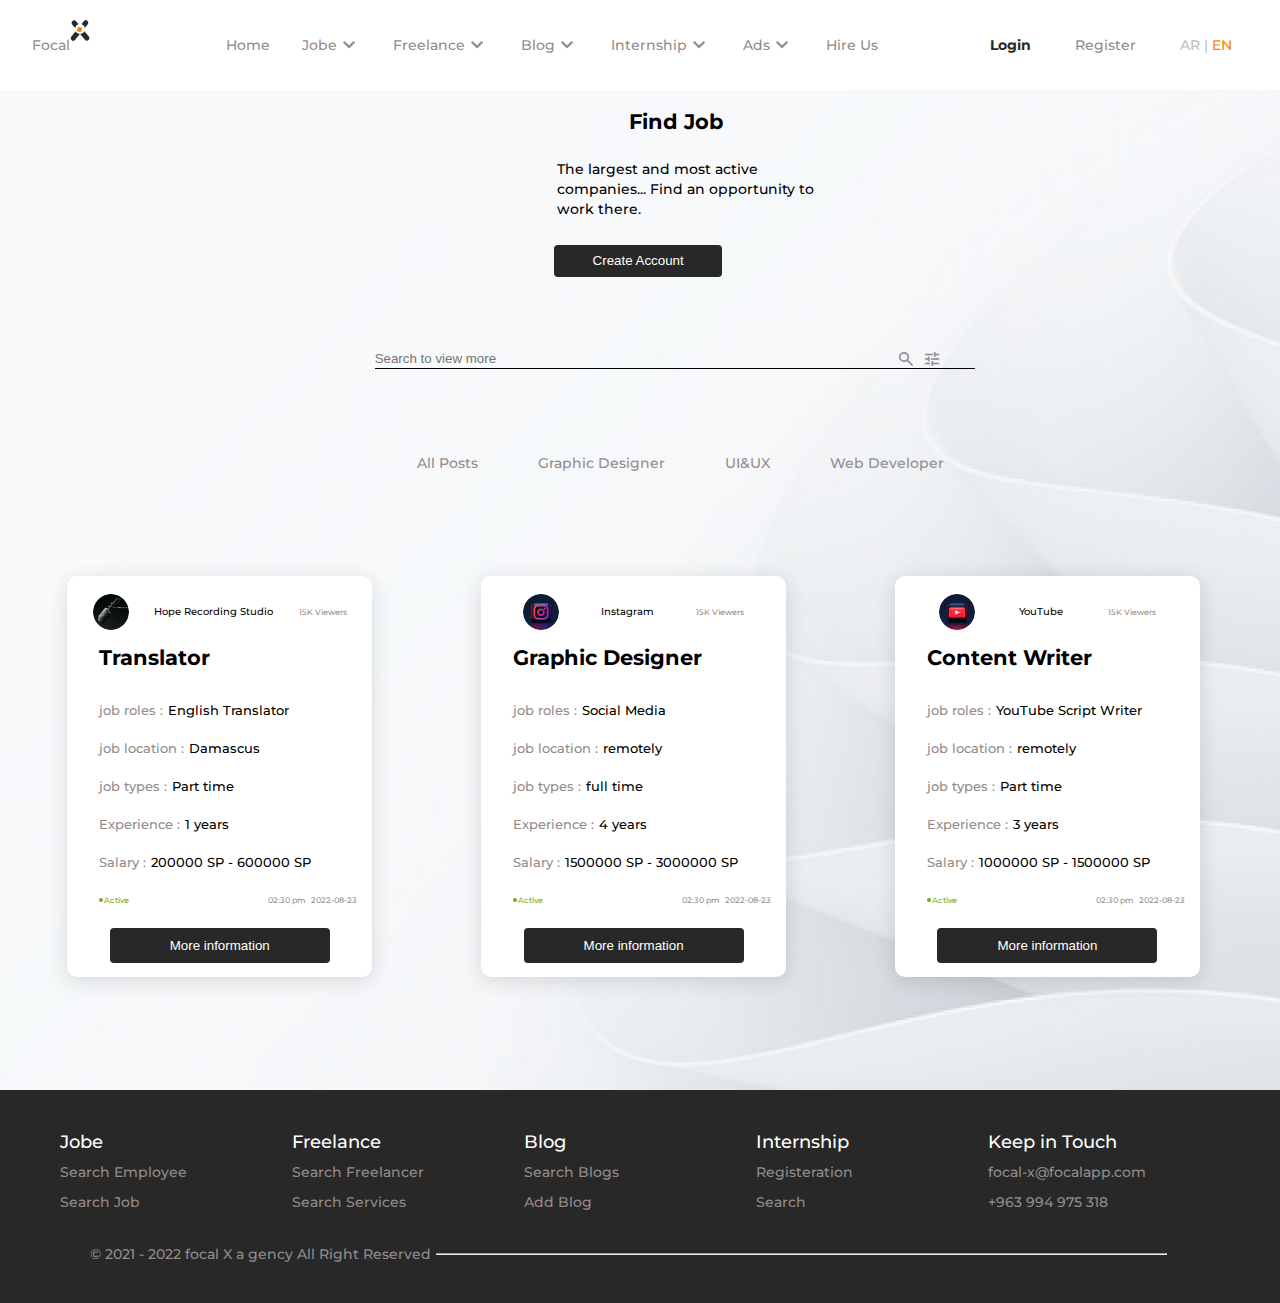
==== FindJob.html @ 555ce56d "task4" ====
<!DOCTYPE html>
<html lang="en">
<head>
    <meta charset="UTF-8">
    <meta http-equiv="X-UA-Compatible" content="IE=edge">
    <meta name="viewport" content="width=device-width, initial-scale=1.0">
    <link rel="stylesheet" href="https://fonts.googleapis.com/css2?family=Material+Symbols+Outlined:opsz,wght,FILL,GRAD@20..48,100..700,0..1,-50..200" />
        
    <!-- CSS Link -->
    
    <link rel="stylesheet" href="asste/css/stand.css">
    <link rel="stylesheet" href="asste/css/Job&Employee.css">

    <!-- font famile -->
    <link rel="stylesheet" href="https://fonts.googleapis.com/css2?family=Almarai:wght@300&family=Barlow:wght@100;200&family=Montserrat:wght@100;200;300;500&display=swap">
   
    <title>Find Jab</title>

</head>
<body>
    
    <nav class="navbar" >
        <div class="loge" >
            <p>
                Focal
                <div class="X" > 
                    <div class="leftTop" ></div>
                    <div class="rightDown" ></div>
                    <div class="circle" >
                        <div class="circleSac" >

                        </div>
                    </div>
                </div>
            </p>
        </div>
        <div class="pages" >
            <a href="#home" class="home" >Home</a>
            <a href="#jobe">
                <div class="dropdown">Jobe 
                    <span class="material-symbols-outlined">
                        expand_more
                        </span>
                 </div>
               
            </a>
            <a href="#freelance">
                <div class="dropdown">Freelance 
                    <span class="material-symbols-outlined">
                        expand_more
                        </span>
                 </div>
            </a>
            <a href="#blog">
                <div class="dropdown">Blog 
                    <span class="material-symbols-outlined">
                        expand_more
                        </span>
                 </div>
            </a>
            <a href="#internship">
                <div class="dropdown">Internship 
                    <span class="material-symbols-outlined">
                        expand_more
                        </span>
                 </div>
            </a>
            <a href="#ads">
                <div class="dropdown">Ads 
                    <span class="material-symbols-outlined">
                        expand_more
                        </span>
                 </div>
            </a>
            <a href="#hireUs" class="hireUs" >Hire Us</a>
        </div>
        <div class="settings" >
            <a href="#login" class="login" > <b>Login</b> </a>
            <a href="#register" class="register" >Register</a>
            <a href="#AREN" class="lang" >AR | <span>EN</span> </a>
        </div>
    </nav>



<!-- main -->


<main>
       
    <!-- findjobOrEmployee Section -->



    <div class="findjobOrEmployee" >
        <h2>Find Job</h2>
        <p>The largest and most active companies...
              Find an opportunity to work there.</p>
        <button>Create Account</button>
    </div>



    <!-- search Section -->




    <div class="search" >
        <input type="text" placeholder="Search to view more" >
        <span class="material-symbols-outlined">
            search
        </span>
        <span class="material-symbols-outlined tune">
            tune
        </span>
    </div>




     <!-- filter Section -->



    <div class="filter" >
        <a href="#allPosts">All Posts</a>
        <a href="#graphicDesigner">Graphic Designer</a>
        <a href="#UI&UX">UI&UX</a>
        <a href="#webDeveloper">Web Developer</a>
    </div>

    <!-- card Section -->

    <div class="cardSection" >
       
        <div class="card">
            <div class="titleCard" >
                <img src="asste/image/Ellipse 57.png" alt="" height="36" width="36"  >
                <h4>Hope Recording Studio</h4>
                <p>15K Viewers</p>
            </div>
            <div class="jobDe" >
                <h2>Translator</h2>
            </div>
            <div class="detailsCard" >
                <div class="details" >
                    <label for="">job roles :</label>
                    <p>English Translator</p>
                </div>
                <div class="details"  >
                    <label for="">job location :</label>
                    <p>Damascus</p></div>
                <div class="details"  >
                    <label for="">job types :</label>
                    <p>Part time</p></div>
                <div class="details"  >
                    <label for="">Experience :</label>
                    <p>1 years</p></div>
                <div class="details"  >
                    <label for="">Salary :</label>
                    <p>200000 SP - 600000 SP</p></div>
                </div>
            <div class="status" >
                <div class="activeInactive" >
                    <div class="activeInactiveCircle" ></div>
                    <span>Active</span>
                </div>
                <div class="timetable" >
                    <p class="time" >02:30 pm</p>
                    <p class="date" >2022-08-23</p>
                </div>
            </div>

            <div class="moreInformationButton" >
                <button>More information</button>

            </div>

        </div>



        <div class="card">
            <div class="titleCard" >
                <img src="asste/image/Ellipse 57 (1).png" alt="" height="36" width="36"  >
                <h4>Instagram</h4>
                <p>15K Viewers</p>
            </div>
            <div class="jobDe" >
                <h2>Graphic Designer</h2>
            </div>
            <div class="detailsCard" >
                <div class="details" >
                    <label for="">job roles :</label>
                    <p>Social Media</p>
                </div>
                <div class="details"  >
                    <label for="">job location :</label>
                    <p>remotely</p></div>
                <div class="details"  >
                    <label for="">job types :</label>
                    <p>full time</p></div>
                <div class="details"  >
                    <label for="">Experience :</label>
                    <p>4 years</p></div>
                <div class="details"  >
                    <label for="">Salary :</label>
                    <p>1500000 SP - 3000000 SP</p></div>
                </div>
            <div class="status" >
                <div class="activeInactive" >
                    <div class="activeInactiveCircle" ></div>
                    <span>Active</span>
                </div>
                <div class="timetable" >
                    <p class="time" >02:30 pm</p>
                    <p class="date" >2022-08-23</p>
                </div>
            </div>

            <div class="moreInformationButton" >
                <button>More information</button>

            </div>

        </div>


        <div class="card">
            <div class="titleCard" >
                <img src="asste/image/Ellipse 57 (2).png" alt="" height="36" width="36"  >
                <h4>YouTube</h4>
                <p>15K Viewers</p>
            </div>
            <div class="jobDe" >
                <h2>Content Writer</h2>
            </div>
            <div class="detailsCard" >
                <div class="details" >
                    <label for="">job roles :</label>
                    <p>YouTube Script Writer </p>
                </div>
                <div class="details"  >
                    <label for="">job location :</label>
                    <p>remotely</p></div>
                <div class="details"  >
                    <label for="">job types :</label>
                    <p>Part time</p></div>
                <div class="details"  >
                    <label for="">Experience :</label>
                    <p>3 years</p></div>
                <div class="details"  >
                    <label for="">Salary :</label>
                    <p>1000000 SP - 1500000 SP</p></div>
                </div>
            <div class="status" >
                <div class="activeInactive" >
                    <div class="activeInactiveCircle" ></div>
                    <span>Active</span>
                </div>
                <div class="timetable" >
                    <p class="time" >02:30 pm</p>
                    <p class="date" >2022-08-23</p>
                </div>
            </div>

            <div class="moreInformationButton" >
                <button>More information</button>

            </div>

        </div>


    </div>

</main>




<!-- footer -->


    <footer>
        <div class="footerPages" >
            <div class="footerPagesPart" >
                <a href="#jobe" class="titlePage" >Jobe</a>
                <a href="#searchEmployee">Search Employee</a>
                <a href="#searchJob">Search Job</a>
            </div>
            <div class="footerPagesPart" >
                <a href="#freelance" class="titlePage" >Freelance</a>
                <a href="#searchFreelancer">Search Freelancer</a>
                <a href="#searchServices">Search Services</a>
            </div>
            <div class="footerPagesPart" >
                <a href="#blog"class="titlePage" >Blog</a>
                <a href="#searchBlogs">Search Blogs</a>
                <a href="#addBlog">Add Blog</a>
            </div>
            <div class="footerPagesPart" >
                <a href="#internship" class="titlePage" >Internship</a>
                <a href="#registeration">Registeration</a>
                <a href="#search">Search</a>
            </div>
            <div class="footerPagesPart" >
                <a href="#hireUs" class="titlePage">Keep in Touch</a>
                <a href="#hireUs">focal-x@focalapp.com</a>
                <a href="#hireUs">+963 994 975 318</a>
            </div>
           
        </div>
        <div class="right" >
            <p>© 2021 - 2022 focal X a gency All Right Reserved</p>
            <hr>
        </div>
    </footer>

</body>
</html>
---- asste/css/stand.css ----
*{
    margin: 0;
    padding: 0;
    box-sizing: border-box;
}

a{
    color: #938C8C;
    text-decoration: none;
}

body{

    color: #938C8C;
    font-family: 'Montserrat';
    font-style: normal;
    font-weight: 500;
    font-size: 14px;
    line-height: 20px;
    position: relative;
    
}





/* nav section */


.navbar{

    font-family: 'Montserrat';
    height: 10vh;
    border-radius: 0px;
    background-color: #FFFFFF;
    /* position: absolute;
    left: 0%;
    right: 0%;
    top: 0%;
    bottom: 95.66%; */
    box-shadow: 0px 4px 20px rgba(0, 0, 0, 0.08);
    display: flex;
    justify-content: space-between;
    align-items: center;
   
}
.navbar .loge {

    display: flex;
    align-items: center;
    margin-left: 32px;
    
}

/* .navbar .loge p{

    font-family: 'Barlow' !important ;
    font-size: 14px;
    
} */
.navbar .pages  .dropdown,.navbar .pages {

    display: flex;
    align-items: center;
    margin-left: 32px;

}
.navbar .pages .home , .navbar .pages  .hireUs{
    
    margin-left: 32px;

}
.navbar .settings{
    
    margin-right: 28px;
}
.navbar .settings a{
    
    margin: 0 20px;
}

.navbar .settings .login{

    color: #282828;
}
.navbar .settings .lang span{

    color: #FF8500;

}
.navbar .settings .lang {

    color: #C5BCB3;

}


/* logo style */

.X .leftTop , .X .rightDown{

    background-color:#282828 ;
    width: 5px;
    height: 25px;
    border-top-left-radius: 20px;
    border-top-right-radius: 20px;
    border-bottom-left-radius: 20px;
    border-bottom-right-radius: 20px;
}

.X .leftTop{

    position: absolute;
    left: 78px;
    top: 18px;
    transform: rotate(320deg);
}

.X .rightDown{

    position: absolute;
    left: 77px;
    top: 18px;
    transform: rotate(39deg);
}

.circle{

    background-color: white;
    width: 10px;
    height: 10px;
    position: absolute;
    left: 75px;
    top: 24px;
    border-radius: 50px;
}


.circle .circleSac {

    background-color: #FF8500;
    width: 5px;
    height: 5px;
    position: absolute;
    left: 2px;
    top: 3px;
    border-radius: 50px;
} 



/* main section */



main{

    background-image: url(../image/bac.jpg);
    background-size: cover;
}





/* footer section */

footer{


    height: 213px;
    background-color: #282828;
}

.footerPages{

    display: flex;
    justify-content: center;

}

 .footerPagesPart{

    display: flex;
    flex-direction: column;
    margin: 32px 0;
    width: 232px;
}
.footerPagesPart a{

    margin-top: 10px;


}
.footerPagesPart .titlePage{

    font-size: 18px;
    color: #FFFFFF;

}

.right{

    display: flex;
    align-items: center;
}
.right p{

    margin-left: 90px;
}
hr{
    width: 731px;
    margin-left: 5px;
}
---- asste/css/Job&Employee.css ----
main{

    height: 1000px;
    color: #000000;

}



 /* findjobOrEmployee Section  */


.findjobOrEmployee h2 {

    position: absolute;
    left: 629px;
    top: 112px; 

}
.findjobOrEmployee p {

    position: absolute;
    width: 270px;
    height: 48px;
    left: 557px;
    top: 159px;
    
}

button{

    background-color: #282828;
    border: 0;
    color: #FFFFFF;
    border-radius: 4px;
    cursor: pointer;

}

.findjobOrEmployee button {

    /* background-color: #282828;
    border: 0;
    color: #FFFFFF;
    border-radius: 4px; */

    cursor: pointer;
    position: absolute;
    height: 32px;
    left: 43.27%;
    right: 43.56%;
    top: calc(44% - 32px/2 - 312.5px);

    
}



/* search Section */



main .search input{

    position: absolute;
    height: 32px;
    left: 29.27%;
    right: 43.56%;
    top: calc(52% - 32px/2 - 312.5px);
    border: 0;
    border-bottom: 1px solid #000000;
    height: 20px;
    width: 600px;
   background-color: #FFFFFF00;
}

main .search input:focus{
    
    outline: none;
    border-bottom: 1px solid #000000;



}
main .search span , main .search .tune {

    position: absolute;
    right: 43.56%;
    top: calc(52% - 32px/2 - 312.5px);
    color: #938C8C;
    font-size: 20px;

}

main .search .tune{

    left: 72%;

}

main .search span {
  
    left: 70%;

}




/* filter Section */




.filter{
    position: absolute;
    left: 30.27%;
    top: calc(60% - 32px/2 - 312.5px);
    color: #938C8C;
    display: flex;
    flex-wrap: nowrap;
    align-items: center;

}
.filter a{
   
    margin: 0 30px;

}

.filter a:hover{
   
    color: #000000;
    text-decoration:underline #FF8500;
   
}





/* card section */




.cardSection{

    position: absolute;
    bottom: 25.02%;
    left: 1%;
    width: 97vw;
    display: flex;
    justify-content: space-around;


}


.cardSection .card{

    margin: 0 40px;
    Width: 305px;
    Height: 401px;
    border: none;
    box-shadow: 0px 4px 20px rgba(40, 40, 40, 0.15);
    border-radius: 10px;
    background-color: #FFFFFF;

}

.cardSection .card .titleCard img{

    border-radius: 50px;

}

.cardSection .card .titleCard{

    display: flex;
    justify-content: space-evenly;
    align-items: center;
    margin: 18px 0;

}

.cardSection .card .titleCard h4 {

    font-weight: 500;
    font-size: 10px;
    line-height: 24px;

}

.cardSection .card .titleCard p {

    font-weight: 500;
    font-size: 8px;
    line-height: 24px;
    color: #938C8C;

}

.cardSection .card .detailsCard .details{

    display: flex;
    font-size: 13px;
}

.cardSection .card .detailsCard .details label{

    color: #938C8C;
 
}

.cardSection .card .detailsCard .details p{

    margin-left: 5px;
}

.cardSection .card .detailsCard .details label , .cardSection .card .jobDe h2, .card .status{

    margin-left: 32px;
    margin-bottom: 18px;
}

.cardSection .card .jobDe h2{

    margin-bottom: 32px !important;

}
.card .status{

    display: flex;
    justify-content: space-between;
    margin-right: 15px;
    font-size: 8px;
}

.card .status .timetable{

    display: flex;
    color: #938C8C;

}

.card .status .timetable .date{

    margin-left: 6px;
    
}

.card .status .activeInactive{

    display: flex;
    align-items: center;

}

.card .status .activeInactive span{

    margin-left: 1px;

}

.card .status .activeInactive span{

    color: #71AA27;

}

.card .status .activeInactive .activeInactiveCircle{

    background-color: #71AA27;
    width: 4px;
    height: 4px;
    border-radius: 50px;
    
}

.card .moreInformationButton{

    display: flex;
    justify-content: center;
   
}

.card .moreInformationButton button{

    /* background-color: #000000;
    border-radius: 4px;
    border: 0;
    color: #FFFFFF; */
    width: 220px;
    height: 35px;
}
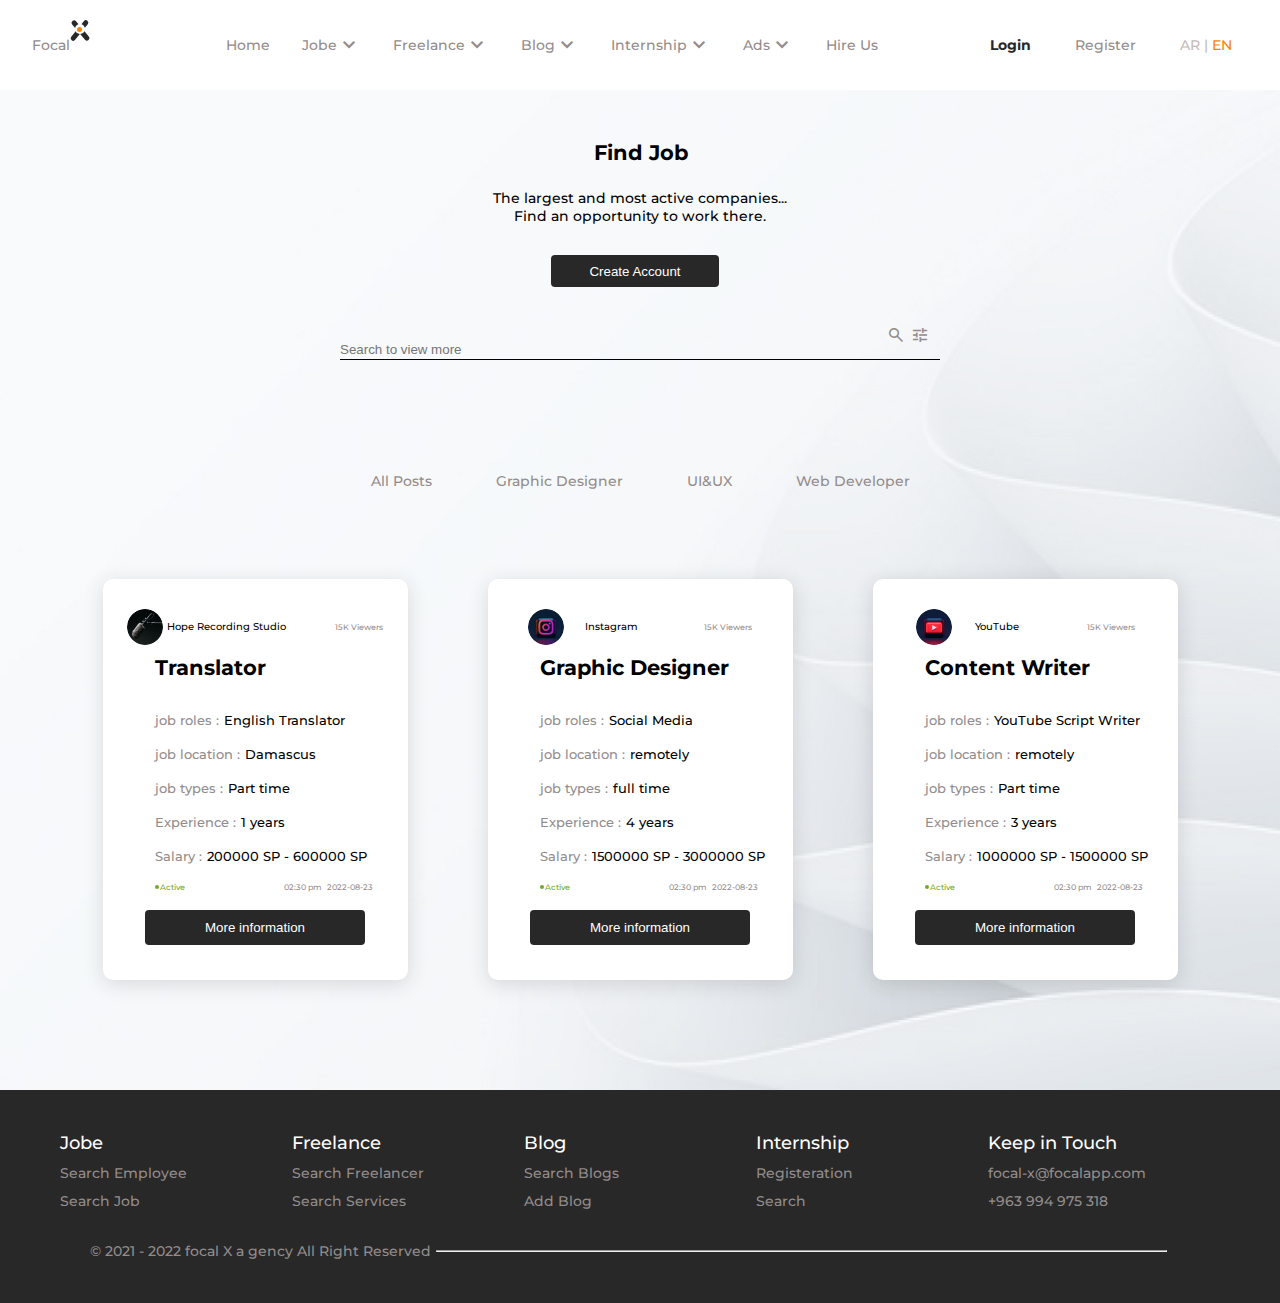
==== commit b8a6c8cb: "task4" ====
--- a/FindJob.html
+++ b/FindJob.html
@@ -8,7 +8,7 @@
         
     <!-- CSS Link -->
     
-    <link rel="stylesheet" href="asste/css/stand.css">
+    <link rel="stylesheet" href="asste/css/PageStructure.css">
     <link rel="stylesheet" href="asste/css/Job&Employee.css">
 
     <!-- font famile -->
@@ -87,34 +87,32 @@
 
 
 <main>
-       
-    <!-- findjobOrEmployee Section -->
-
-
-
-    <div class="findjobOrEmployee" >
-        <h2>Find Job</h2>
-        <p>The largest and most active companies...
-              Find an opportunity to work there.</p>
-        <button>Create Account</button>
-    </div>
-
-
-
-    <!-- search Section -->
-
-
-
-
-    <div class="search" >
-        <input type="text" placeholder="Search to view more" >
-        <span class="material-symbols-outlined">
-            search
-        </span>
-        <span class="material-symbols-outlined tune">
-            tune
-        </span>
-    </div>
+    <div class="mainSection" >
+
+        <!-- findjobOrEmployee Section -->
+
+        
+        <div class="findjobOrEmployee" >
+            <h2>Find Job</h2>
+            <p>The largest and most active companies... <br>
+                Find an opportunity to work there.</p>
+            <button>Create Account</button>
+        </div>
+
+
+
+        <!-- search Section -->
+
+
+        <div class="search" >
+            <input type="text" placeholder="Search to view more" >
+            <span class="material-symbols-outlined">
+                search
+            </span>
+            <span class="material-symbols-outlined tune">
+                tune
+            </span>
+        </div>
 
 
 
@@ -123,16 +121,16 @@
 
 
 
-    <div class="filter" >
+     <div class="filter" >
         <a href="#allPosts">All Posts</a>
         <a href="#graphicDesigner">Graphic Designer</a>
         <a href="#UI&UX">UI&UX</a>
         <a href="#webDeveloper">Web Developer</a>
     </div>
 
-    <!-- card Section -->
-
-    <div class="cardSection" >
+     <!-- card Section -->
+
+     <div class="cardSection" >
        
         <div class="card">
             <div class="titleCard" >
@@ -273,7 +271,10 @@
         </div>
 
 
+        </div>
+        
     </div>
+
 
 </main>
 
--- a/asste/css/PageStructure.css
+++ b/asste/css/PageStructure.css
@@ -0,0 +1,210 @@
+*{
+    margin: 0;
+    padding: 0;
+    box-sizing: border-box;
+}
+
+a{
+    color: #938C8C;
+    text-decoration: none;
+}
+
+body{
+
+    color: #938C8C;
+    font-family: 'Montserrat';
+    font-style: normal;
+    font-weight: 500;
+    font-size: 14px;
+
+}
+
+
+
+
+
+/* nav section */
+
+
+.navbar{
+
+    font-family: 'Montserrat';
+    height: 10vh;
+    border-radius: 0px;
+    background-color: #FFFFFF;
+    box-shadow: 0px 4px 20px rgba(0, 0, 0, 0.08);
+    display: flex;
+    justify-content: space-between;
+    align-items: center;
+   
+}
+.navbar .loge {
+
+    display: flex;
+    align-items: center;
+    margin-left: 32px;
+    
+}
+
+/* .navbar .loge p{
+
+    font-family: 'Barlow' !important ;
+    font-size: 14px;
+    
+} */
+.navbar .pages  .dropdown,.navbar .pages {
+
+    display: flex;
+    align-items: center;
+    margin-left: 32px;
+
+}
+.navbar .pages .home , .navbar .pages  .hireUs{
+    
+    margin-left: 32px;
+
+}
+.navbar .settings{
+    
+    margin-right: 28px;
+}
+.navbar .settings a{
+    
+    margin: 0 20px;
+}
+
+.navbar .settings .login{
+
+    color: #282828;
+}
+.navbar .settings .lang span{
+
+    color: #FF8500;
+
+}
+.navbar .settings .lang {
+
+    color: #C5BCB3;
+
+}
+
+
+/* logo style */
+
+.X .leftTop , .X .rightDown{
+
+    background-color:#282828 ;
+    width: 5px;
+    height: 25px;
+    border-top-left-radius: 20px;
+    border-top-right-radius: 20px;
+    border-bottom-left-radius: 20px;
+    border-bottom-right-radius: 20px;
+}
+
+.X .leftTop{
+
+    position: absolute;
+    left: 78px;
+    top: 18px;
+    transform: rotate(320deg);
+}
+
+.X .rightDown{
+
+    position: absolute;
+    left: 77px;
+    top: 18px;
+    transform: rotate(39deg);
+}
+
+.circle{
+
+    background-color: white;
+    width: 10px;
+    height: 10px;
+    position: absolute;
+    left: 75px;
+    top: 24px;
+    border-radius: 50px;
+}
+
+
+.circle .circleSac {
+
+    background-color: #FF8500;
+    width: 5px;
+    height: 5px;
+    position: absolute;
+    left: 2px;
+    top: 3px;
+    border-radius: 50px;
+} 
+
+
+
+/* main section */
+
+
+
+main{
+
+    background-image: url(../image/bac.jpg);
+    background-size: cover;
+}
+
+
+
+
+
+/* footer section */
+
+footer{
+
+
+    height: 213px;
+    background-color: #282828;
+}
+
+.footerPages{
+
+    display: flex;
+    justify-content: center;
+
+}
+
+ .footerPagesPart{
+
+    display: flex;
+    flex-direction: column;
+    margin: 32px 0;
+    width: 232px;
+}
+.footerPagesPart a{
+
+    margin-top: 10px;
+
+
+}
+.footerPagesPart .titlePage{
+
+    font-size: 18px;
+    color: #FFFFFF;
+
+}
+
+.right{
+
+    display: flex;
+    align-items: center;
+}
+.right p{
+
+    margin-left: 90px;
+}
+hr{
+    width: 731px;
+    margin-left: 5px;
+}
+
+
--- a/asste/css/Job&Employee.css
+++ b/asste/css/Job&Employee.css
@@ -8,23 +8,27 @@
 
 
  /* findjobOrEmployee Section  */
-
-
-.findjobOrEmployee h2 {
-
-    position: absolute;
-    left: 629px;
-    top: 112px; 
-
-}
+ .mainSection{
+
+    display: flex;
+    flex-direction: column;
+    align-items: center;
+ 
+
+}
+
+
+ .findjobOrEmployee h2 {
+
+    margin-left: 101px;
+    margin-top: 50px;
+    margin-bottom: 24px;
+
+}
+
 .findjobOrEmployee p {
 
-    position: absolute;
-    width: 270px;
-    height: 48px;
-    left: 557px;
-    top: 159px;
-    
+    text-align-last: center;
 }
 
 button{
@@ -39,39 +43,30 @@
 
 .findjobOrEmployee button {
 
-    /* background-color: #282828;
-    border: 0;
-    color: #FFFFFF;
-    border-radius: 4px; */
-
     cursor: pointer;
-    position: absolute;
     height: 32px;
-    left: 43.27%;
-    right: 43.56%;
-    top: calc(44% - 32px/2 - 312.5px);
-
-    
+    width: 168px;
+    margin-left: 58px;
+    margin-top: 30px;
+ 
 }
 
 
 
 /* search Section */
 
-
+main .search{
+    position: relative;
+}
 
 main .search input{
 
-    position: absolute;
-    height: 32px;
-    left: 29.27%;
-    right: 43.56%;
-    top: calc(52% - 32px/2 - 312.5px);
     border: 0;
     border-bottom: 1px solid #000000;
     height: 20px;
     width: 600px;
-   background-color: #FFFFFF00;
+    background-color: #FFFFFF00;
+    margin-top: 53px;
 }
 
 main .search input:focus{
@@ -85,8 +80,7 @@
 main .search span , main .search .tune {
 
     position: absolute;
-    right: 43.56%;
-    top: calc(52% - 32px/2 - 312.5px);
+    top:38px;
     color: #938C8C;
     font-size: 20px;
 
@@ -94,13 +88,13 @@
 
 main .search .tune{
 
-    left: 72%;
+    left: 95%;
 
 }
 
 main .search span {
   
-    left: 70%;
+    left: 91%;
 
 }
 
@@ -113,15 +107,12 @@
 
 
 .filter{
-    position: absolute;
-    left: 30.27%;
-    top: calc(60% - 32px/2 - 312.5px);
-    color: #938C8C;
-    display: flex;
-    flex-wrap: nowrap;
-    align-items: center;
-
-}
+ 
+    margin-bottom: 39px;
+    margin-top: 112px;
+}
+
+
 .filter a{
    
     margin: 0 30px;
@@ -146,13 +137,9 @@
 
 .cardSection{
 
-    position: absolute;
-    bottom: 25.02%;
-    left: 1%;
-    width: 97vw;
     display: flex;
     justify-content: space-around;
-
+    margin-top: 50px;
 
 }
 
@@ -166,6 +153,7 @@
     box-shadow: 0px 4px 20px rgba(40, 40, 40, 0.15);
     border-radius: 10px;
     background-color: #FFFFFF;
+    padding: 20px;
 
 }
 
@@ -180,7 +168,7 @@
     display: flex;
     justify-content: space-evenly;
     align-items: center;
-    margin: 18px 0;
+    margin: 10px 0;
 
 }
 
@@ -189,7 +177,7 @@
     font-weight: 500;
     font-size: 10px;
     line-height: 24px;
-
+    margin-right: 45px;
 }
 
 .cardSection .card .titleCard p {
@@ -287,10 +275,6 @@
 
 .card .moreInformationButton button{
 
-    /* background-color: #000000;
-    border-radius: 4px;
-    border: 0;
-    color: #FFFFFF; */
     width: 220px;
     height: 35px;
 }
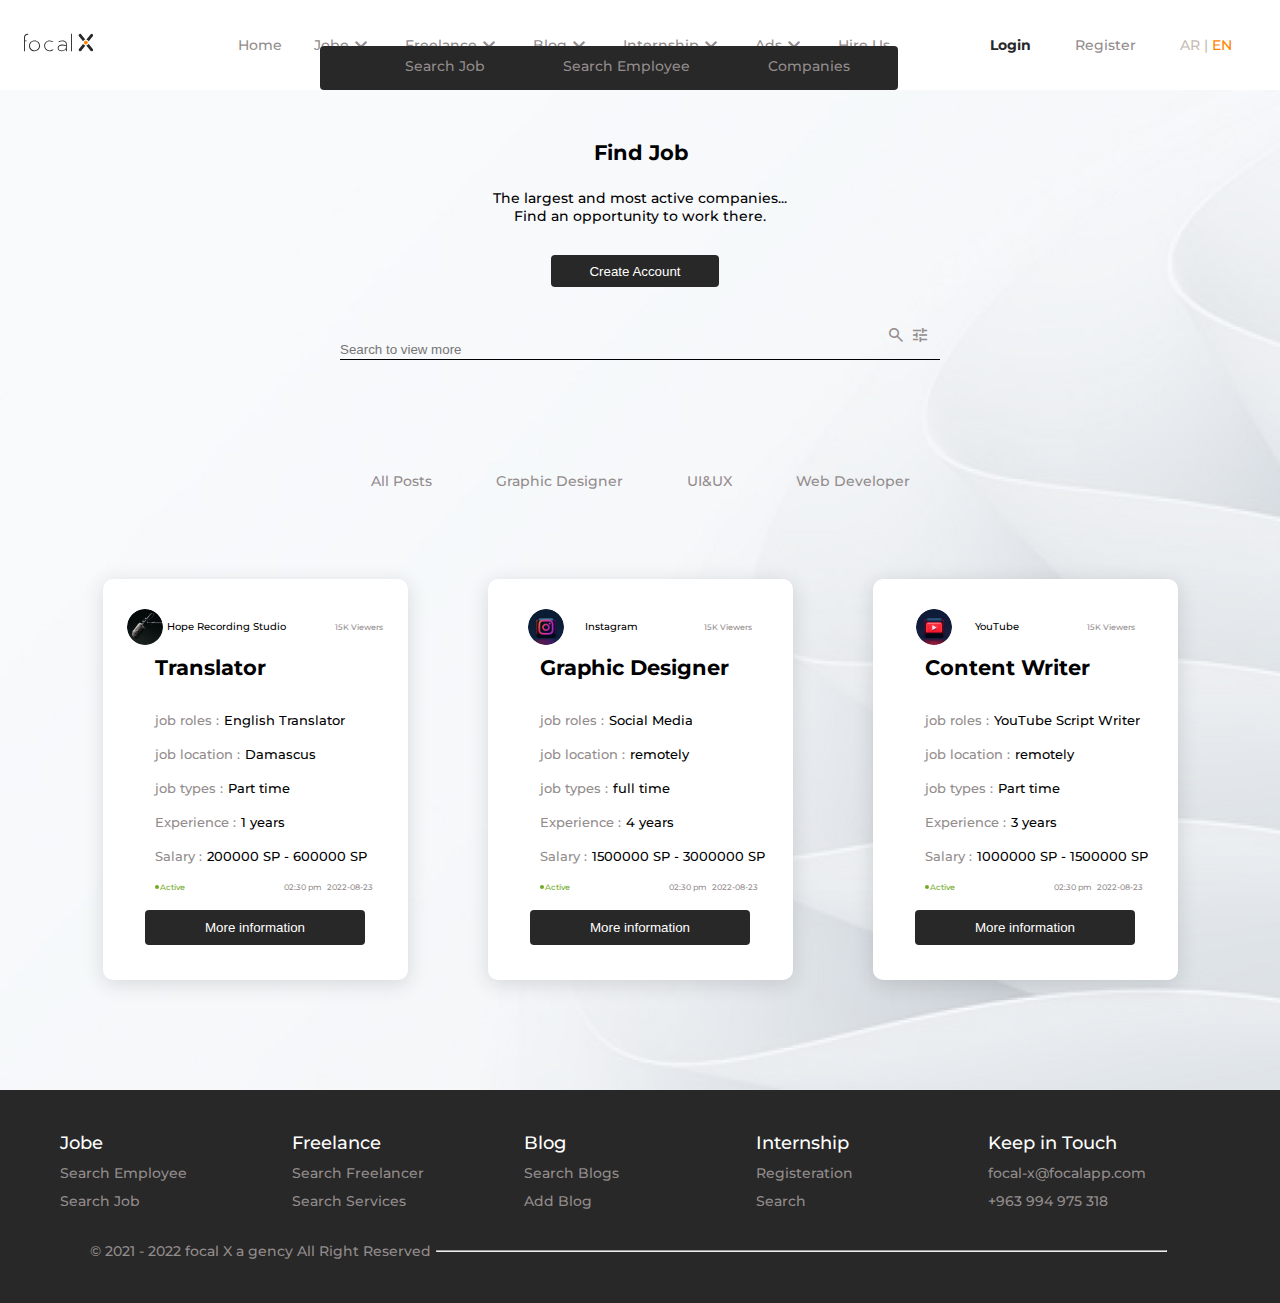
==== commit e7e3e333: "task4" ====
--- a/FindJob.html
+++ b/FindJob.html
@@ -21,7 +21,9 @@
     
     <nav class="navbar" >
         <div class="loge" >
-            <p>
+
+            <img src="asste/image/logo.svg" alt="" height="70" width="70" >
+            <!-- <p>
                 Focal
                 <div class="X" > 
                     <div class="leftTop" ></div>
@@ -32,7 +34,7 @@
                         </div>
                     </div>
                 </div>
-            </p>
+            </p> -->
         </div>
         <div class="pages" >
             <a href="#home" class="home" >Home</a>
@@ -82,7 +84,11 @@
     </nav>
 
 
-
+<div class="drapdown" >
+    <a href="FindJob.html">Search Job</a>
+    <a href="FindEmployee.html">Search Employee</a>
+    <a href="TopSyria'sCompanies.html">Companies</a>
+</div>
 <!-- main -->
 
 
--- a/asste/css/PageStructure.css
+++ b/asste/css/PageStructure.css
@@ -40,23 +40,22 @@
 }
 .navbar .loge {
 
+
+    margin-left: 24px;
+    
+}
+
+/* .navbar .loge p{
+
+    font-family: 'Barlow' !important ;
+    font-size: 14px;
+    
+} */
+.navbar .pages  .dropdown,.navbar .pages {
+
     display: flex;
     align-items: center;
     margin-left: 32px;
-    
-}
-
-/* .navbar .loge p{
-
-    font-family: 'Barlow' !important ;
-    font-size: 14px;
-    
-} */
-.navbar .pages  .dropdown,.navbar .pages {
-
-    display: flex;
-    align-items: center;
-    margin-left: 32px;
 
 }
 .navbar .pages .home , .navbar .pages  .hireUs{
@@ -95,26 +94,24 @@
 
     background-color:#282828 ;
     width: 5px;
-    height: 25px;
+    height: 31px;
     border-top-left-radius: 20px;
     border-top-right-radius: 20px;
     border-bottom-left-radius: 20px;
     border-bottom-right-radius: 20px;
+    left: 72px;
+    top: 16px;
 }
 
 .X .leftTop{
 
     position: absolute;
-    left: 78px;
-    top: 18px;
     transform: rotate(320deg);
 }
 
 .X .rightDown{
 
     position: absolute;
-    left: 77px;
-    top: 18px;
     transform: rotate(39deg);
 }
 
@@ -124,9 +121,10 @@
     width: 10px;
     height: 10px;
     position: absolute;
-    left: 75px;
-    top: 24px;
+    left: 69px;
+    top: 25px;
     border-radius: 50px;
+
 }
 
 
@@ -143,6 +141,30 @@
 
 
 
+.drapdown{
+
+    background-color: #282828;
+    width: 578px;
+    height: 44px;
+    position: absolute;
+    border-radius: 4px;
+    left: 25%;
+    color: #938C8C;
+    top: 46px;
+    padding: 11px;
+}
+.drapdown a{
+
+    margin-left: 74px;
+
+}
+.drapdown a:hover{
+
+    color: #FF8500;
+    text-decoration:underline #FF8500;
+
+}
+
 /* main section */
 
 
--- a/asste/css/Job&Employee.css
+++ b/asste/css/Job&Employee.css
@@ -8,6 +8,7 @@
 
 
  /* findjobOrEmployee Section  */
+
  .mainSection{
 
     display: flex;
@@ -75,7 +76,6 @@
     border-bottom: 1px solid #000000;
 
 
-
 }
 main .search span , main .search .tune {
 
@@ -116,14 +116,15 @@
 .filter a{
    
     margin: 0 30px;
+   
 
 }
 
 .filter a:hover{
    
     color: #000000;
-    text-decoration:underline #FF8500;
-   
+    text-decoration: 2px underline #FF8500;
+    text-decoration-skip: word-spacing;
 }
 
 
